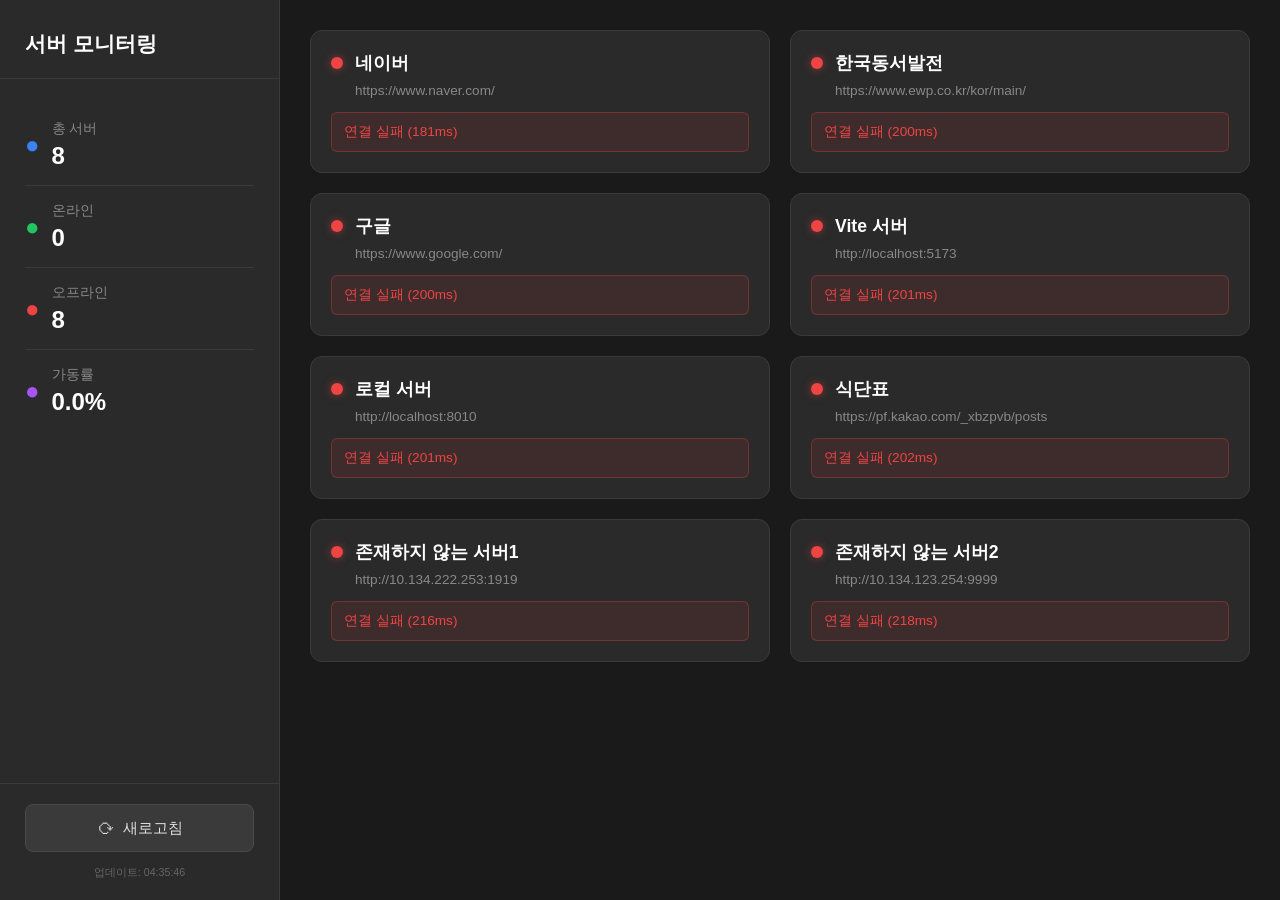
==== server_monitoring.html @ 5df1fac0 "HTML 파일명 변경: index.html → server_monitoring.html" ====
<!DOCTYPE html>
<html lang="ko">
<head>
    <meta charset="UTF-8">
    <meta name="viewport" content="width=device-width, initial-scale=1.0">
    <title>서버 상태 모니터링 대시보드</title>
    <link rel="icon" type="image/svg+xml" href="favicon.svg">
    <link rel="stylesheet" href="style.css">
</head>
<body>
    <div class="layout">
        <aside class="sidebar">
            <div class="sidebar-header">
                <h1>서버 모니터링</h1>
            </div>
            <div class="stats-section">
                <div class="stat-item total">
                    <div class="stat-icon">●</div>
                    <div>
                        <div class="stat-label">총 서버</div>
                        <div class="stat-value" id="total-servers">0</div>
                    </div>
                </div>

                <div class="stat-item online">
                    <div class="stat-icon">●</div>
                    <div>
                        <div class="stat-label">온라인</div>
                        <div class="stat-value" id="online-servers">0</div>
                    </div>
                </div>

                <div class="stat-item offline">
                    <div class="stat-icon">●</div>
                    <div>
                        <div class="stat-label">오프라인</div>
                        <div class="stat-value" id="offline-servers">0</div>
                    </div>
                </div>

                <div class="stat-item uptime">
                    <div class="stat-icon">●</div>
                    <div>
                        <div class="stat-label">가동률</div>
                        <div class="stat-value" id="uptime-percentage">0%</div>
                    </div>
                </div>
            </div>
            <div class="sidebar-footer">
                <button id="refresh-button" class="refresh-btn">
                    <span class="refresh-icon">⟳</span> 새로고침
                </button>
                <div class="last-updated">
                    <small>업데이트: <span id="last-updated-time">-</span></small>
                </div>
            </div>
        </aside>
        <main class="main-content">
            <div class="server-grid" id="server-grid"></div>
        </main>
    </div>

    <script src="servers.js"></script>
    <script src="app.js"></script>
</body>
</html>
---- style.css ----
* {
    margin: 0;
    padding: 0;
    box-sizing: border-box;
}

body {
    font-family: -apple-system, BlinkMacSystemFont, 'Segoe UI', 'Malgun Gothic', sans-serif;
    background: #1a1a1a;
    color: #e0e0e0;
    height: 100vh;
    overflow: hidden;
}

.layout {
    display: flex;
    height: 100vh;
}

/* Left Sidebar */
.sidebar {
    width: 280px;
    background: #2a2a2a;
    border-right: 1px solid #3a3a3a;
    display: flex;
    flex-direction: column;
    overflow-y: auto;
}

.sidebar-header {
    padding: 30px 25px 20px 25px;
    border-bottom: 1px solid #3a3a3a;
}

.sidebar-header h1 {
    font-size: 1.3em;
    color: #ffffff;
    font-weight: 600;
}

.stats-section {
    padding: 25px;
    flex: 1;
}

.stats-section h2 {
    font-size: 0.85em;
    color: #888;
    text-transform: uppercase;
    letter-spacing: 1px;
    margin-bottom: 20px;
    font-weight: 600;
}

.stat-item {
    padding: 15px 0;
    border-bottom: 1px solid #3a3a3a;
    display: flex;
    align-items: center;
    gap: 12px;
}

.stat-item:last-child {
    border-bottom: none;
}

.stat-icon {
    font-size: 1.5em;
    line-height: 1;
}

.stat-item.total .stat-icon {
    color: #3b82f6;
}

.stat-item.online .stat-icon {
    color: #22c55e;
}

.stat-item.offline .stat-icon {
    color: #ef4444;
}

.stat-item.uptime .stat-icon {
    color: #a855f7;
}

.stat-label {
    font-size: 0.9em;
    color: #888;
    margin-bottom: 4px;
}

.stat-value {
    font-size: 1.5em;
    font-weight: 700;
    color: #ffffff;
}

.sidebar-footer {
    padding: 20px 25px;
    border-top: 1px solid #3a3a3a;
}

.refresh-btn {
    width: 100%;
    background: #3a3a3a;
    color: #e0e0e0;
    border: 1px solid #4a4a4a;
    padding: 12px 20px;
    border-radius: 8px;
    font-size: 0.95em;
    cursor: pointer;
    display: flex;
    align-items: center;
    justify-content: center;
    gap: 8px;
    transition: all 0.2s ease;
    margin-bottom: 12px;
}

.refresh-btn:hover {
    background: #4a4a4a;
    border-color: #5a5a5a;
}

.refresh-icon {
    font-size: 1.2em;
    display: inline-block;
    transition: transform 0.5s ease;
}

.last-updated {
    text-align: center;
    color: #666;
    font-size: 0.8em;
}

/* Main Content */
.main-content {
    flex: 1;
    overflow-y: auto;
    padding: 30px;
    background: #1a1a1a;
}

.server-grid {
    display: grid;
    grid-template-columns: repeat(auto-fill, minmax(320px, 1fr));
    gap: 20px;
}

.server-card {
    background: #2a2a2a;
    border: 1px solid #3a3a3a;
    border-radius: 12px;
    padding: 20px;
    transition: all 0.2s ease;
    cursor: pointer;
    animation: fadeIn 0.3s ease;
    position: relative;
}

.server-card::after {
    content: '🔗';
    position: absolute;
    top: 15px;
    right: 15px;
    opacity: 0;
    transition: opacity 0.2s ease;
    font-size: 0.9em;
}

@keyframes fadeIn {
    from {
        opacity: 0;
        transform: translateY(10px);
    }
    to {
        opacity: 1;
        transform: translateY(0);
    }
}

.server-card:hover {
    border-color: #4a4a4a;
    box-shadow: 0 4px 12px rgba(0, 0, 0, 0.3);
    transform: translateY(-2px);
}

.server-card:hover::after {
    opacity: 0.6;
}

.server-card:active {
    transform: translateY(0);
}

.server-header {
    display: flex;
    align-items: flex-start;
    gap: 12px;
}

.status-indicator {
    width: 12px;
    height: 12px;
    border-radius: 50%;
    flex-shrink: 0;
    margin-top: 6px;
}

.server-card.online .status-indicator {
    background: #22c55e;
    box-shadow: 0 0 8px rgba(34, 197, 94, 0.5);
}

.server-card.offline .status-indicator {
    background: #ef4444;
    box-shadow: 0 0 8px rgba(239, 68, 68, 0.5);
}

.server-card.checking .status-indicator {
    background: #eab308;
    animation: pulse 2s ease-in-out infinite;
}

@keyframes pulse {
    0%, 100% {
        opacity: 1;
    }
    50% {
        opacity: 0.4;
    }
}

.server-info-wrapper {
    flex: 1;
    min-width: 0;
}

.server-name {
    font-size: 1.1em;
    font-weight: 600;
    color: #ffffff;
    margin-bottom: 6px;
}

.server-url {
    color: #888;
    font-size: 0.85em;
    word-break: break-all;
    line-height: 1.4;
}

.status-message {
    margin-top: 12px;
    padding: 10px 12px;
    border-radius: 6px;
    font-size: 0.85em;
}

.status-message.checking {
    background: rgba(234, 179, 8, 0.1);
    border: 1px solid rgba(234, 179, 8, 0.3);
    color: #eab308;
}

.status-message.online {
    background: rgba(34, 197, 94, 0.1);
    border: 1px solid rgba(34, 197, 94, 0.3);
    color: #22c55e;
}

.status-message.offline {
    background: rgba(239, 68, 68, 0.1);
    border: 1px solid rgba(239, 68, 68, 0.3);
    color: #ef4444;
}

.error-container {
    background: #2a2a2a;
    border: 1px solid #3a3a3a;
    border-radius: 12px;
    padding: 40px;
    text-align: center;
    margin: 50px auto;
    max-width: 500px;
}

.error-container h2 {
    color: #ef4444;
    margin-bottom: 15px;
}

.error-container p {
    color: #888;
    line-height: 1.6;
}

/* Scrollbar Styling */
.sidebar::-webkit-scrollbar,
.main-content::-webkit-scrollbar {
    width: 8px;
}

.sidebar::-webkit-scrollbar-track,
.main-content::-webkit-scrollbar-track {
    background: #1a1a1a;
}

.sidebar::-webkit-scrollbar-thumb,
.main-content::-webkit-scrollbar-thumb {
    background: #3a3a3a;
    border-radius: 4px;
}

.sidebar::-webkit-scrollbar-thumb:hover,
.main-content::-webkit-scrollbar-thumb:hover {
    background: #4a4a4a;
}

/* Responsive */
@media (max-width: 768px) {
    .layout {
        flex-direction: column;
    }

    .sidebar {
        width: 100%;
        max-height: 40vh;
    }

    .main-content {
        padding: 20px;
    }

    .server-grid {
        grid-template-columns: 1fr;
    }
}
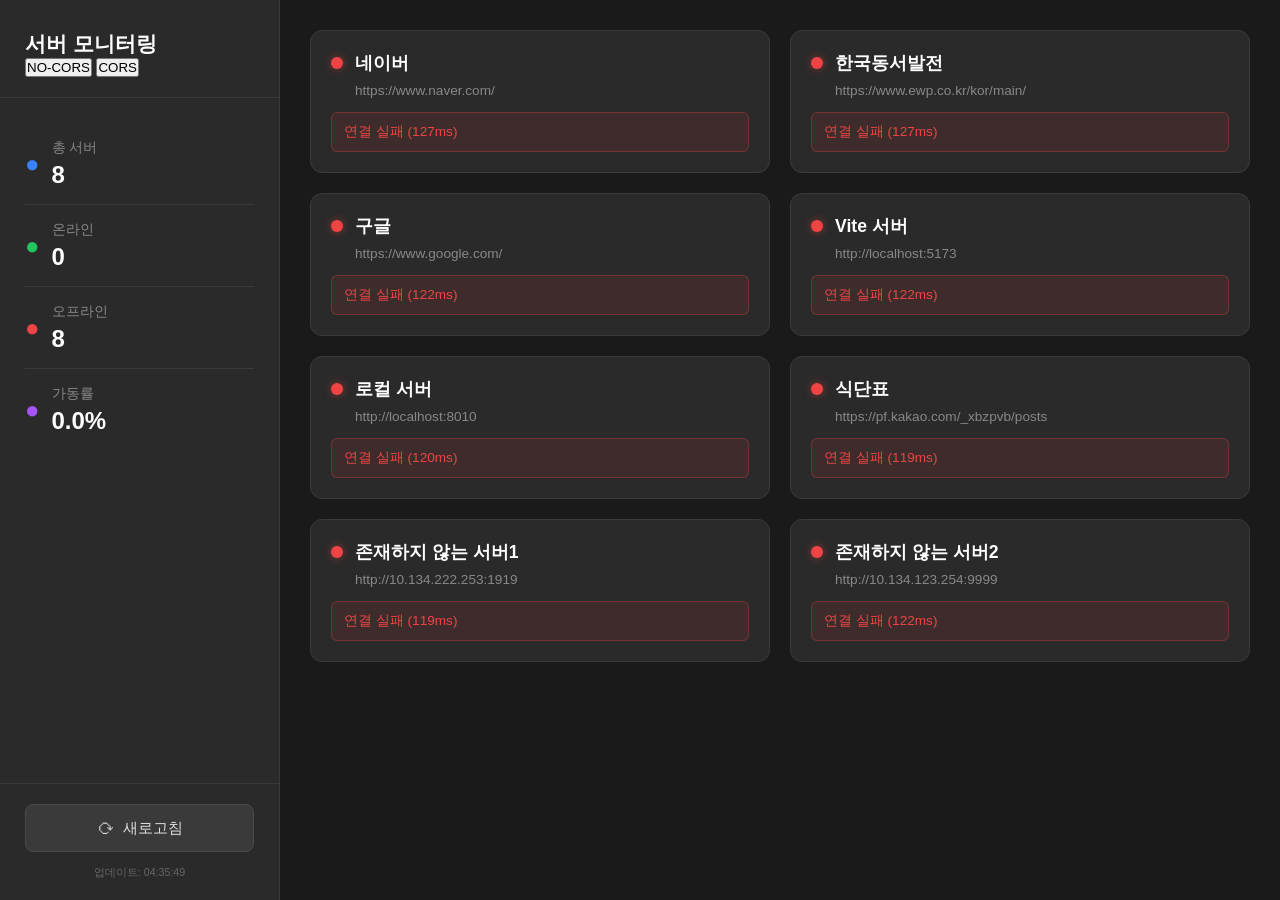
==== commit a5eddbf4: "HTML에 CORS/NO-CORS 모드 선택 버튼 및 필터 기능 추가" ====
--- a/server_monitoring.html
+++ b/server_monitoring.html
@@ -12,9 +12,13 @@
         <aside class="sidebar">
             <div class="sidebar-header">
                 <h1>서버 모니터링</h1>
+                <div class="mode-selector">
+                    <button id="mode-no-cors" class="mode-btn active">NO-CORS</button>
+                    <button id="mode-cors" class="mode-btn">CORS</button>
+                </div>
             </div>
             <div class="stats-section">
-                <div class="stat-item total">
+                <div class="stat-item total active" data-filter="all">
                     <div class="stat-icon">●</div>
                     <div>
                         <div class="stat-label">총 서버</div>
@@ -22,7 +26,7 @@
                     </div>
                 </div>
 
-                <div class="stat-item online">
+                <div class="stat-item online" data-filter="online">
                     <div class="stat-icon">●</div>
                     <div>
                         <div class="stat-label">온라인</div>
@@ -30,7 +34,7 @@
                     </div>
                 </div>
 
-                <div class="stat-item offline">
+                <div class="stat-item offline" data-filter="offline">
                     <div class="stat-icon">●</div>
                     <div>
                         <div class="stat-label">오프라인</div>
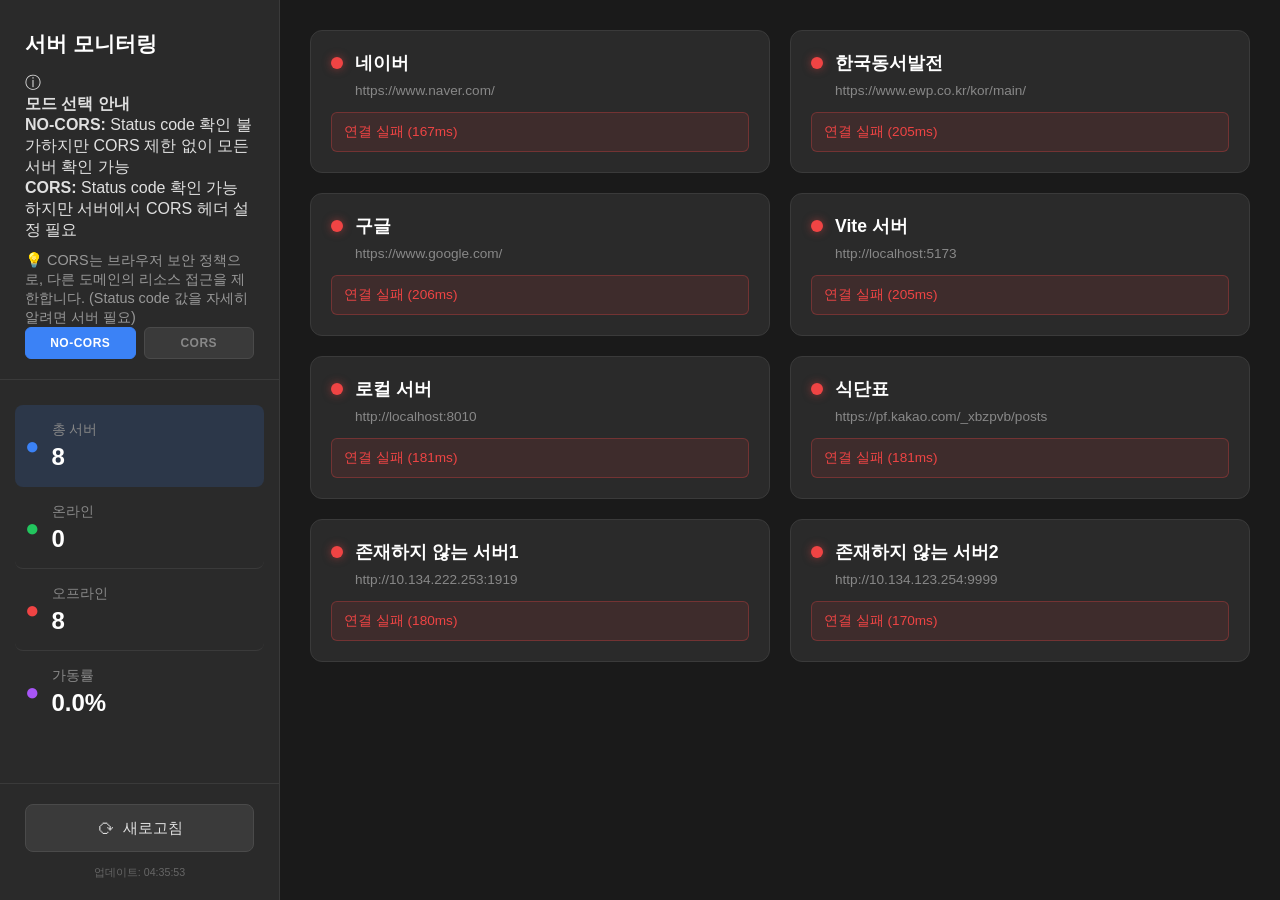
==== commit 92a9d7a9: "모드 선택 안내 툴팁 추가 및 CORS 설명 포함" ====
--- a/server_monitoring.html
+++ b/server_monitoring.html
@@ -11,7 +11,17 @@
     <div class="layout">
         <aside class="sidebar">
             <div class="sidebar-header">
-                <h1>서버 모니터링</h1>
+                <div class="header-title">
+                    <h1>서버 모니터링</h1>
+                    <div class="info-icon" id="mode-info">ⓘ
+                        <div class="tooltip">
+                            <strong>모드 선택 안내</strong>
+                            <p><strong>NO-CORS:</strong> Status code 확인 불가하지만 CORS 제한 없이 모든 서버 확인 가능</p>
+                            <p><strong>CORS:</strong> Status code 확인 가능하지만 서버에서 CORS 헤더 설정 필요</p>
+                            <p style="margin-top: 10px; font-size: 0.9em; color: #999;">💡 CORS는 브라우저 보안 정책으로, 다른 도메인의 리소스 접근을 제한합니다. (Status code 값을 자세히 알려면 서버 필요)</p>
+                        </div>
+                    </div>
+                </div>
                 <div class="mode-selector">
                     <button id="mode-no-cors" class="mode-btn active">NO-CORS</button>
                     <button id="mode-cors" class="mode-btn">CORS</button>
--- a/style.css
+++ b/style.css
@@ -36,6 +36,38 @@
     font-size: 1.3em;
     color: #ffffff;
     font-weight: 600;
+    margin-bottom: 15px;
+}
+
+.mode-selector {
+    display: flex;
+    gap: 8px;
+}
+
+.mode-btn {
+    flex: 1;
+    padding: 8px 12px;
+    background: #3a3a3a;
+    color: #888;
+    border: 1px solid #4a4a4a;
+    border-radius: 6px;
+    font-size: 0.75em;
+    font-weight: 600;
+    cursor: pointer;
+    transition: all 0.2s ease;
+    text-transform: uppercase;
+    letter-spacing: 0.5px;
+}
+
+.mode-btn:hover {
+    background: #4a4a4a;
+    color: #e0e0e0;
+}
+
+.mode-btn.active {
+    background: #3b82f6;
+    color: #ffffff;
+    border-color: #3b82f6;
 }
 
 .stats-section {
@@ -58,10 +90,25 @@
     display: flex;
     align-items: center;
     gap: 12px;
+    cursor: pointer;
+    transition: all 0.2s ease;
+    border-radius: 8px;
+    margin: 0 -10px;
+    padding-left: 10px;
+    padding-right: 10px;
 }
 
 .stat-item:last-child {
     border-bottom: none;
+}
+
+.stat-item:hover {
+    background: rgba(255, 255, 255, 0.05);
+}
+
+.stat-item.active {
+    background: rgba(59, 130, 246, 0.15);
+    border-color: transparent;
 }
 
 .stat-icon {
@@ -239,11 +286,50 @@
     min-width: 0;
 }
 
+.server-name-row {
+    display: flex;
+    align-items: center;
+    gap: 8px;
+    margin-bottom: 6px;
+}
+
 .server-name {
     font-size: 1.1em;
     font-weight: 600;
     color: #ffffff;
-    margin-bottom: 6px;
+}
+
+.server-status-code {
+    display: none;
+    padding: 2px 8px;
+    border-radius: 4px;
+    font-size: 0.75em;
+    font-weight: 700;
+    letter-spacing: 0.5px;
+}
+
+.server-status-code.success {
+    background: rgba(34, 197, 94, 0.2);
+    color: #22c55e;
+    border: 1px solid rgba(34, 197, 94, 0.4);
+}
+
+.server-status-code.redirect {
+    background: rgba(59, 130, 246, 0.2);
+    color: #3b82f6;
+    border: 1px solid rgba(59, 130, 246, 0.4);
+}
+
+.server-status-code.client-error {
+    background: rgba(251, 191, 36, 0.2);
+    color: #fbbf24;
+    border: 1px solid rgba(251, 191, 36, 0.4);
+}
+
+.server-status-code.server-error {
+    background: rgba(239, 68, 68, 0.2);
+    color: #ef4444;
+    border: 1px solid rgba(239, 68, 68, 0.4);
 }
 
 .server-url {
